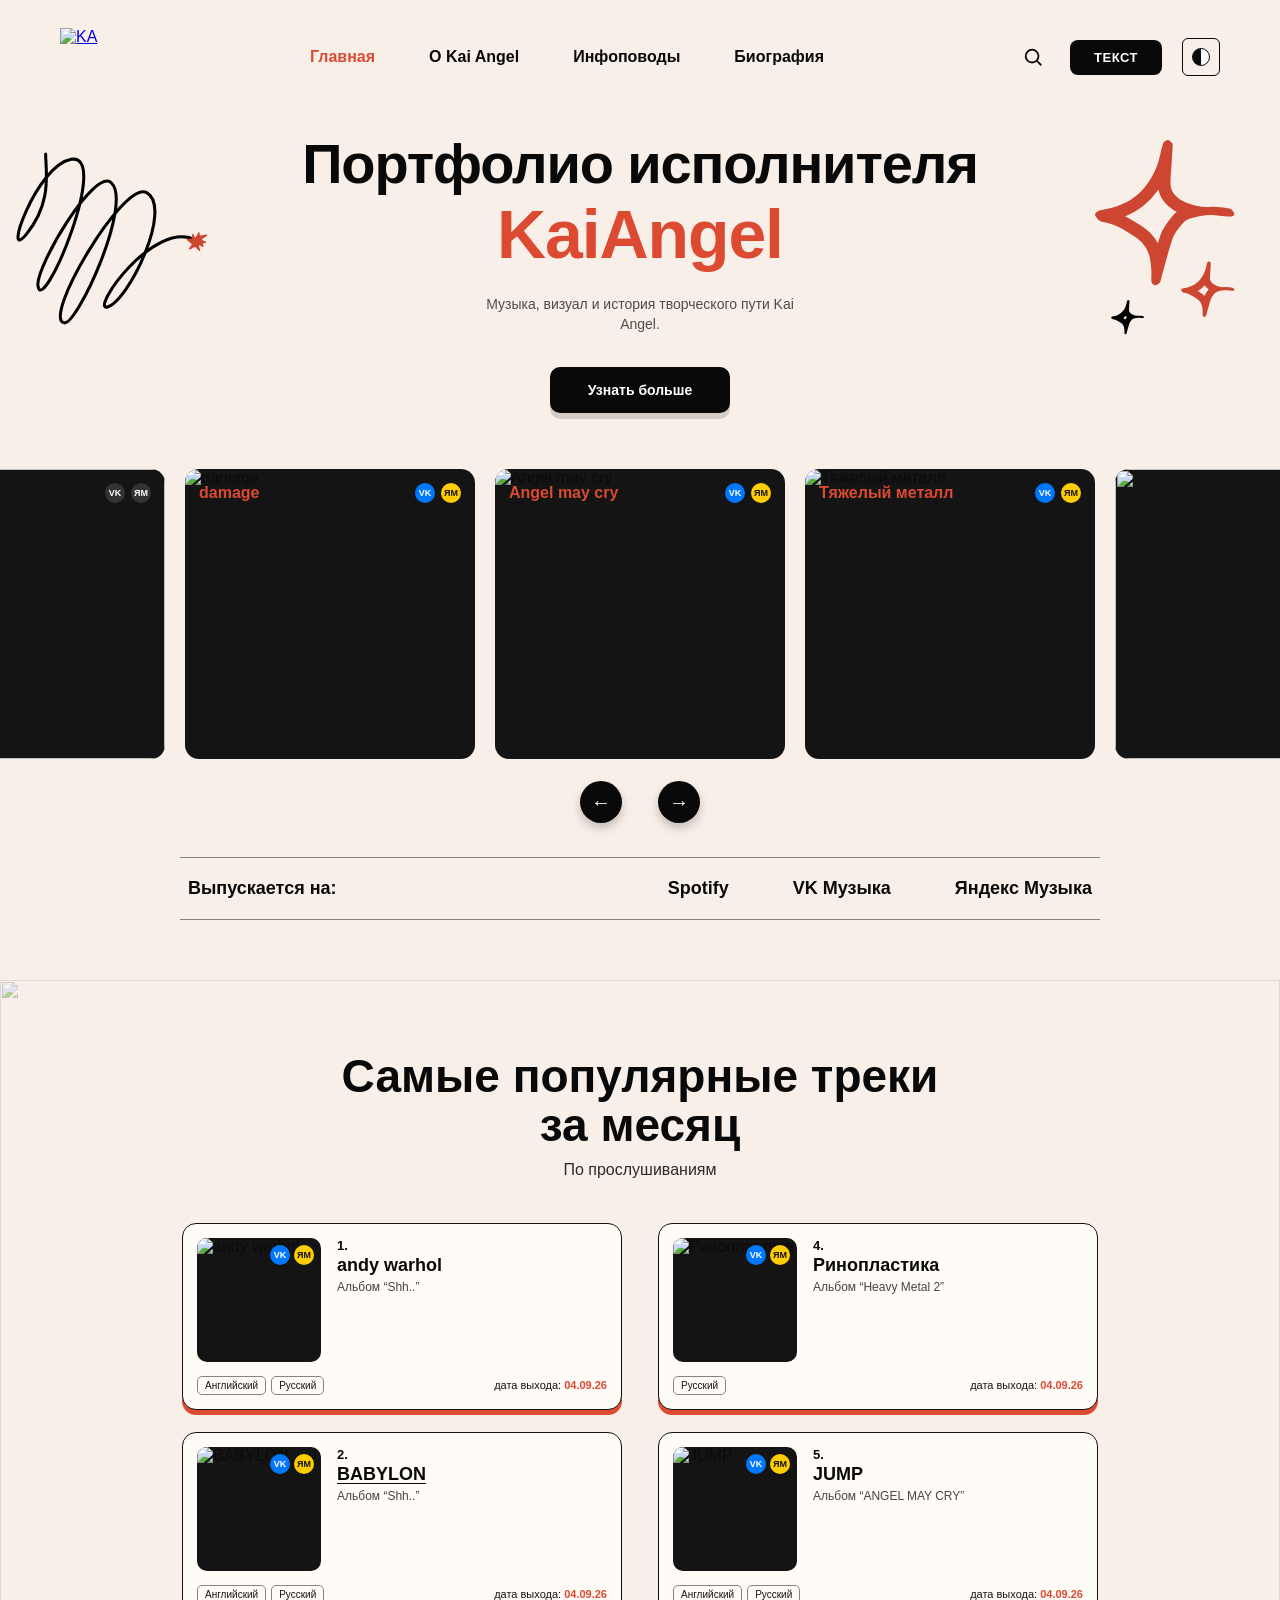
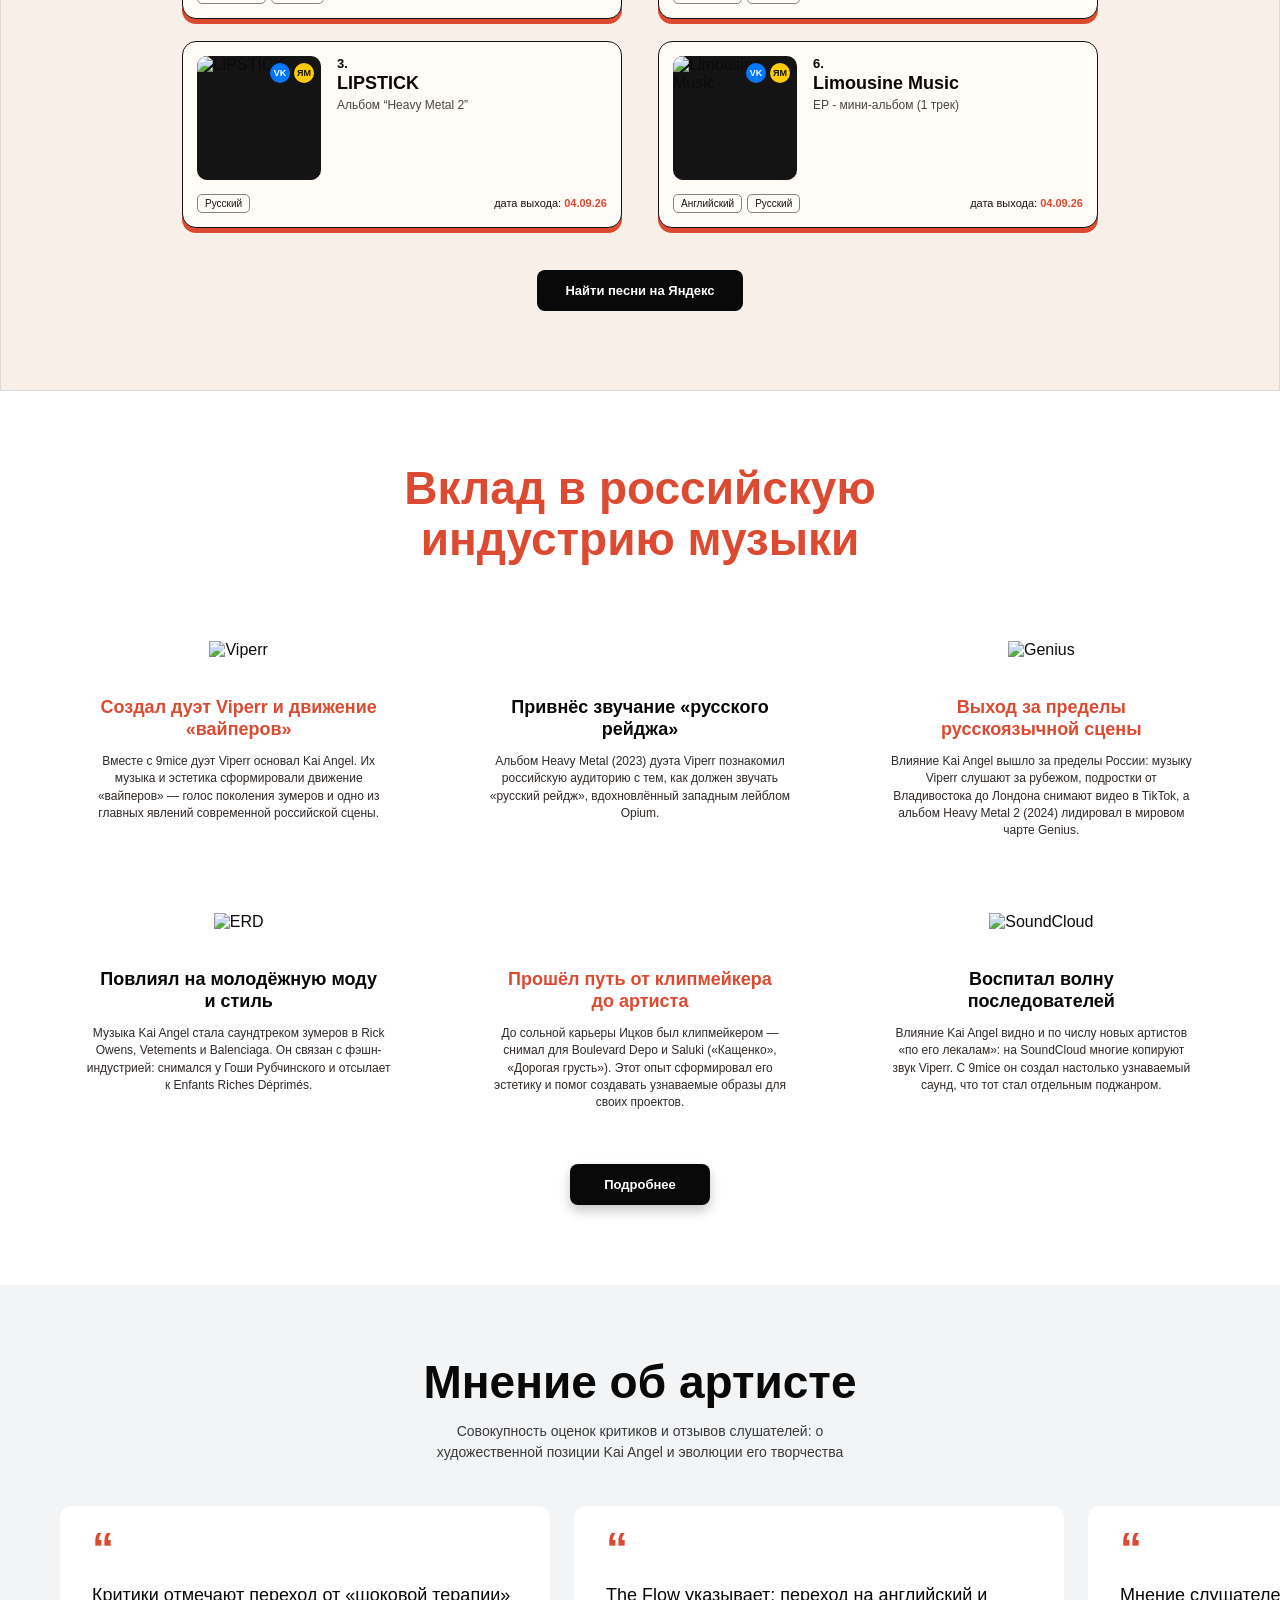
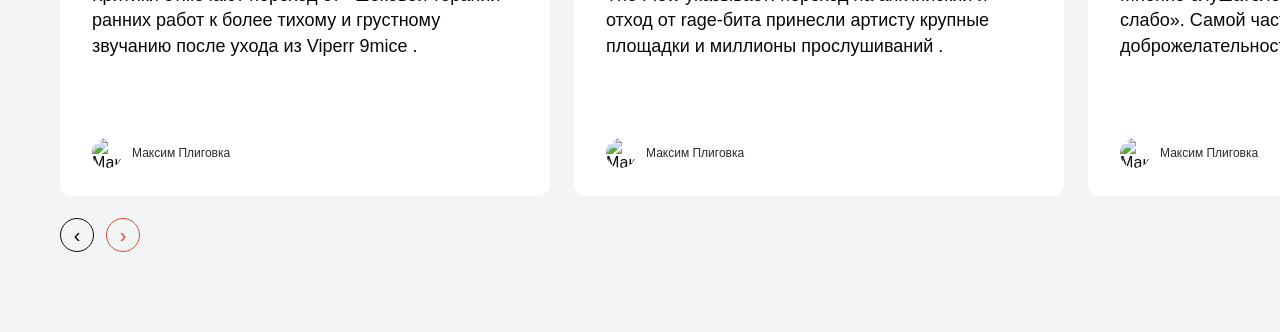
==== index.html @ ab7cd71d "first commit" ====
<!DOCTYPE html>
<html lang="ru">
<head>
  <meta charset="UTF-8">
  <title>Портфолио исполнителя KaiAngel</title>
  <link rel="stylesheet" href="style.css">
</head>
<body>

  <header class="header">
    <div class="header-inner">
      <!-- Логотип слева: замени на свою картинку/SVG из макета -->
      <a href="#" class="logo">
        <img src="images/logo-ka.png" alt="KA">
      </a>

      <!-- Навигация по центру -->
      <nav class="nav">
        <a href="#main" class="nav-link nav-link-active">Главная</a>
        <a href="#about" class="nav-link">O Kai Angel</a>
        <a href="#news" class="nav-link">Инфоповоды</a>
        <a href="#bio" class="nav-link">Биография</a>
      </nav>

      <!-- Правые кнопки -->
      <div class="header-actions">
        <button type="button" class="search-btn" aria-label="Поиск">
          <svg viewBox="0 0 24 24" width="22" height="22" fill="none" stroke="currentColor" stroke-width="2">
            <circle cx="11" cy="11" r="7"></circle>
            <line x1="16.5" y1="16.5" x2="21" y2="21"></line>
          </svg>
        </button>

        <button type="button" class="text-btn">ТЕКСТ</button>

        <button type="button" class="theme-btn" aria-label="Переключить тему">
          <span class="theme-circle"></span>
        </button>
      </div>
    </div>
  </header>

  <section class="hero">
    <!-- Декоративные элементы по бокам: замени на свои PNG/SVG из макета -->
    <img class="decor-left" src="images/decor-left.svg" alt="">
    <img class="decor-right" src="images/decor-right.svg" alt="">

    <div class="hero-inner">
      <h1 class="hero-title">
        <span class="title-dark">Портфолио исполнителя</span>
        <span class="title-accent">KaiAngel</span>
      </h1>

      <p class="hero-subtitle">
        Музыка, визуал и история творческого пути Kai Angel.
      </p>

      <a href="#about" class="hero-btn">Узнать больше</a>
    </div>

    <!-- Ряд карточек релизов -->
    <!-- Ряд карточек релизов -->
    <div class="releases-row">
      <article class="release-card">
        <img class="release-cover" src="images/cover-left-edge.jpg" alt="">
        <div class="release-top">
          <h3 class="release-title"></h3>
          <div class="release-platforms">
            <span class="mini-badge">VK</span>
            <span class="mini-badge">ЯМ</span>
          </div>
        </div>
      </article>

      <article class="release-card">
        <img class="release-cover" src="images/cover-damage.jpg" alt="damage">
        <div class="release-top">
          <h3 class="release-title">damage</h3>
          <div class="release-platforms">
            <span class="mini-badge mini-badge-vk">VK</span>
            <span class="mini-badge mini-badge-ym">ЯМ</span>
          </div>
        </div>
      </article>

      <article class="release-card">
        <img class="release-cover" src="images/cover-angel-may-cry.jpg" alt="Angel may cry">
        <div class="release-top">
          <h3 class="release-title">Angel may cry</h3>
          <div class="release-platforms">
            <span class="mini-badge mini-badge-vk">VK</span>
            <span class="mini-badge mini-badge-ym">ЯМ</span>
          </div>
        </div>
      </article>

      <article class="release-card">
        <img class="release-cover" src="images/cover-heavy-metal.jpg" alt="Тяжелый металл">
        <div class="release-top">
          <h3 class="release-title">Тяжелый металл</h3>
          <div class="release-platforms">
            <span class="mini-badge mini-badge-vk">VK</span>
            <span class="mini-badge mini-badge-ym">ЯМ</span>
          </div>
        </div>
      </article>

      <article class="release-card">
        <img class="release-cover" src="images/cover-right-edge.jpg" alt="">
        <div class="release-top">
          <h3 class="release-title"></h3>
          <div class="release-platforms">
            <span class="mini-badge">VK</span>
            <span class="mini-badge">ЯМ</span>
          </div>
        </div>
      </article>
    </div>

    <!-- Кнопки перелистывания -->
    <div class="slider-controls">
      <button type="button" class="arrow-btn" aria-label="Назад">←</button>
      <button type="button" class="arrow-btn" aria-label="Вперёд">→</button>
    </div>

    <!-- Блок площадок -->
    <div class="platforms-bar">
      <span class="platforms-label">Выпускается на:</span>

      <div class="platforms-list">
        <!-- Замени на логотипы из макета или SVG -->
        <span class="platform-item">Spotify</span>
        <span class="platform-item">VK Музыка</span>
        <span class="platform-item">Яндекс Музыка</span>
      </div>
    </div>
  </section>

  <section class="top-tracks">
  <!-- Фоновые разводы/пятна: замени на свою картинку/SVG из макета -->
  <img class="top-tracks-bg" src="images/tracks-bg-pattern.png" alt="">
  <!-- Декоративные штрихи справа от заголовка -->
  <img class="top-tracks-stripes" src="images/tracks-stripes.png" alt="">

  <div class="top-tracks-inner">
    <h2 class="top-tracks-title">
      <span>Самые популярные треки</span>
      <span>за месяц</span>
    </h2>
    <p class="top-tracks-subtitle">По прослушиваниям</p>

    <div class="tracks-grid">
      <!-- 1. andy warhol -->
      <article class="track-card">
        <div class="track-left">
          <div class="track-cover">
            <img src="images/track-shh.jpg" alt="andy warhol">
            <div class="track-badges">
              <span class="mini-badge mini-badge-vk">VK</span>
              <span class="mini-badge mini-badge-ym">ЯМ</span>
            </div>
          </div>
        </div>

        <div class="track-info">
          <div class="track-num">1.</div>
          <h3 class="track-name">andy warhol</h3>
          <p class="track-album">Альбом “Shh..”</p>
        </div>

        <div class="track-meta">
          <div class="track-tags">
            <span class="lang-tag">Английский</span>
            <span class="lang-tag">Русский</span>
          </div>
          <span class="track-date">
            дата выхода: <strong class="date-accent">04.09.26</strong>
          </span>
        </div>
      </article>

      <!-- 4. Ринопластика -->
      <article class="track-card">
        <div class="track-left">
          <div class="track-cover">
            <img src="images/track-hm2.jpg" alt="Ринопластика">
            <div class="track-badges">
              <span class="mini-badge mini-badge-vk">VK</span>
              <span class="mini-badge mini-badge-ym">ЯМ</span>
            </div>
          </div>
        </div>

        <div class="track-info">
          <div class="track-num">4.</div>
          <h3 class="track-name">Ринопластика</h3>
          <p class="track-album">Альбом “Heavy Metal 2”</p>
        </div>

        <div class="track-meta">
          <div class="track-tags">
            <span class="lang-tag">Русский</span>
          </div>
          <span class="track-date">
            дата выхода: <strong class="date-accent">04.09.26</strong>
          </span>
        </div>
      </article>

      <!-- 2. BABYLON -->
      <article class="track-card">
        <div class="track-left">
          <div class="track-cover">
            <img src="images/track-shh.jpg" alt="BABYLON">
            <div class="track-badges">
              <span class="mini-badge mini-badge-vk">VK</span>
              <span class="mini-badge mini-badge-ym">ЯМ</span>
            </div>
          </div>
        </div>

        <div class="track-info">
          <div class="track-num">2.</div>
          <h3 class="track-name track-name-underlined">BABYLON</h3>
          <p class="track-album">Альбом “Shh..”</p>
        </div>

        <div class="track-meta">
          <div class="track-tags">
            <span class="lang-tag">Английский</span>
            <span class="lang-tag">Русский</span>
          </div>
          <span class="track-date">
            дата выхода: <strong class="date-accent">04.09.26</strong>
          </span>
        </div>
      </article>

      <!-- 5. JUMP -->
      <article class="track-card">
        <div class="track-left">
          <div class="track-cover">
            <img src="images/track-jump.jpg" alt="JUMP">
            <div class="track-badges">
              <span class="mini-badge mini-badge-vk">VK</span>
              <span class="mini-badge mini-badge-ym">ЯМ</span>
            </div>
          </div>
        </div>

        <div class="track-info">
          <div class="track-num">5.</div>
          <h3 class="track-name">JUMP</h3>
          <p class="track-album">Альбом “ANGEL MAY CRY”</p>
        </div>

        <div class="track-meta">
          <div class="track-tags">
            <span class="lang-tag">Английский</span>
            <span class="lang-tag">Русский</span>
          </div>
          <span class="track-date">
            дата выхода: <strong class="date-accent">04.09.26</strong>
          </span>
        </div>
      </article>

      <!-- 3. LIPSTICK -->
      <article class="track-card">
        <div class="track-left">
          <div class="track-cover">
            <img src="images/track-hm2.jpg" alt="LIPSTICK">
            <div class="track-badges">
              <span class="mini-badge mini-badge-vk">VK</span>
              <span class="mini-badge mini-badge-ym">ЯМ</span>
            </div>
          </div>
        </div>

        <div class="track-info">
          <div class="track-num">3.</div>
          <h3 class="track-name">LIPSTICK</h3>
          <p class="track-album">Альбом “Heavy Metal 2”</p>
        </div>

        <div class="track-meta">
          <div class="track-tags">
            <span class="lang-tag">Русский</span>
          </div>
          <span class="track-date">
            дата выхода: <strong class="date-accent">04.09.26</strong>
          </span>
        </div>
      </article>

      <!-- 6. Limousine Music -->
      <article class="track-card">
        <div class="track-left">
          <div class="track-cover">
            <img src="images/track-limousine.jpg" alt="Limousine Music">
            <div class="track-badges">
              <span class="mini-badge mini-badge-vk">VK</span>
              <span class="mini-badge mini-badge-ym">ЯМ</span>
            </div>
          </div>
        </div>

        <div class="track-info">
          <div class="track-num">6.</div>
          <h3 class="track-name">Limousine Music</h3>
          <p class="track-album">EP - мини-альбом (1 трек)</p>
        </div>

        <div class="track-meta">
          <div class="track-tags">
            <span class="lang-tag">Английский</span>
            <span class="lang-tag">Русский</span>
          </div>
          <span class="track-date">
            дата выхода: <strong class="date-accent">04.09.26</strong>
          </span>
        </div>
      </article>
    </div>

    <div class="top-tracks-footer">
      <a href="#" class="tracks-more-btn">Найти песни на Яндекс</a>
    </div>
  </div>
  </section>

  <section class="industry-impact">
  <!-- Декоративная волна/линия сверху справа: замени на свою картинку/SVG из макета -->
  <img class="impact-decor" src="images/impact-wave.png" alt="">

  <div class="impact-inner">
    <h2 class="impact-title">
      <span>Вклад в российскую</span>
      <span>индустрию музыки</span>
    </h2>

    <div class="impact-grid">
      <!-- 1. Viperr -->
      <article class="impact-card">
        <div class="impact-icon">
          <img src="images/icon-viperr.png" alt="Viperr">
        </div>
        <h3 class="impact-heading impact-heading-accent">
          Создал дуэт Viperr и движение «вайперов»
        </h3>
        <p class="impact-text">
          Вместе с 9mice дуэт Viperr основал Kai Angel. Их музыка и эстетика сформировали движение «вайперов» — голос поколения зумеров и одно из главных явлений современной российской сцены.
        </p>
      </article>

      <!-- 2. Русский рейджа -->
      <article class="impact-card">
        <div class="impact-icon">
          <img src="images/icon-asterisk.png" alt="">
        </div>
        <h3 class="impact-heading">
          Привнёс звучание «русского рейджа»
        </h3>
        <p class="impact-text">
          Альбом Heavy Metal (2023) дуэта Viperr познакомил российскую аудиторию с тем, как должен звучать «русский рейдж», вдохновлённый западным лейблом Opium.
        </p>
      </article>

      <!-- 3. Genius -->
      <article class="impact-card">
        <div class="impact-icon">
          <img src="images/icon-genius.png" alt="Genius">
        </div>
        <h3 class="impact-heading impact-heading-accent">
          Выход за пределы русскоязычной сцены
        </h3>
        <p class="impact-text">
          Влияние Kai Angel вышло за пределы России: музыку Viperr слушают за рубежом, подростки от Владивостока до Лондона снимают видео в TikTok, а альбом Heavy Metal 2 (2024) лидировал в мировом чарте Genius.
        </p>
      </article>

      <!-- 4. ERD -->
      <article class="impact-card">
        <div class="impact-icon">
          <img src="images/icon-erd.png" alt="ERD">
        </div>
        <h3 class="impact-heading">
          Повлиял на молодёжную моду и стиль
        </h3>
        <p class="impact-text">
          Музыка Kai Angel стала саундтреком зумеров в Rick Owens, Vetements и Balenciaga. Он связан с фэшн-индустрией: снимался у Гоши Рубчинского и отсылает к Enfants Riches Déprimés.
        </p>
      </article>

      <!-- 5. Клипмейкер -->
      <article class="impact-card">
        <div class="impact-icon">
          <img src="images/icon-camera.png" alt="">
        </div>
        <h3 class="impact-heading impact-heading-accent">
          Прошёл путь от клипмейкера до артиста
        </h3>
        <p class="impact-text">
          До сольной карьеры Ицков был клипмейкером — снимал для Boulevard Depo и Saluki («Кащенко», «Дорогая грусть»). Этот опыт сформировал его эстетику и помог создавать узнаваемые образы для своих проектов.
        </p>
      </article>

      <!-- 6. SoundCloud -->
      <article class="impact-card">
        <div class="impact-icon">
          <img src="images/icon-soundcloud.png" alt="SoundCloud">
        </div>
        <h3 class="impact-heading">
          Воспитал волну последователей
        </h3>
        <p class="impact-text">
          Влияние Kai Angel видно и по числу новых артистов «по его лекалам»: на SoundCloud многие копируют звук Viperr. С 9mice он создал настолько узнаваемый саунд, что тот стал отдельным поджанром.
        </p>
      </article>
    </div>

    <div class="impact-footer">
      <a href="#" class="impact-btn">Подробнее</a>
    </div>
  </div>
  </section>

  <section class="opinions-section">
  <div class="opinions-inner">
    <div class="opinions-header">
      <!-- Декоративные лучики сверху слева от заголовка: замени на свой SVG/PNG -->
      <img class="opinions-rays" src="images/opinions-rays.png" alt="">

      <h2 class="opinions-title">Мнение об артисте</h2>
      <p class="opinions-subtitle">
        Совокупность оценок критиков и отзывов слушателей:
        о художественной позиции Kai Angel и эволюции его творчества
      </p>
    </div>

    <div class="opinions-track">
      <!-- Карточка 1 -->
      <article class="opinion-card">
        <div class="opinion-quote" aria-hidden="true">“</div>
        <p class="opinion-text">
          Критики отмечают переход от «шоковой терапии» ранних работ к более тихому и грустному звучанию после ухода из Viperr 9mice .
        </p>
        <div class="opinion-author">
          <img class="opinion-avatar" src="images/avatar-pligovka.png" alt="Максим Плиговка">
          <span class="opinion-name">Максим Плиговка</span>
        </div>
      </article>

      <!-- Карточка 2 -->
      <article class="opinion-card">
        <div class="opinion-quote" aria-hidden="true">“</div>
        <p class="opinion-text">
          The Flow указывает: переход на английский и отход от rage-бита принесли артисту крупные площадки и миллионы прослушиваний .
        </p>
        <div class="opinion-author">
          <img class="opinion-avatar" src="images/avatar-pligovka.png" alt="Максим Плиговка">
          <span class="opinion-name">Максим Плиговка</span>
        </div>
      </article>

      <!-- Карточка 3 (частично видна справа по макету) -->
      <article class="opinion-card">
        <div class="opinion-quote" aria-hidden="true">“</div>
        <p class="opinion-text">
          Мнение слушателей о треках: «скучно». «Очень слабо». Самой частой похвалой стала доброжелательность.
        </p>
        <div class="opinion-author">
          <img class="opinion-avatar" src="images/avatar-pligovka.png" alt="Максим Плиговка">
          <span class="opinion-name">Максим Плиговка</span>
        </div>
      </article>
    </div>

    <div class="opinions-controls">
      <button type="button" class="circle-arrow-btn" aria-label="Предыдущий отзыв">‹</button>
      <button type="button" class="circle-arrow-btn circle-arrow-accent" aria-label="Следующий отзыв">›</button>
    </div>
  </div>
  </section>
</body>
</html>
---- style.css ----
* {
  box-sizing: border-box;
  margin: 0;
  padding: 0;
}

body {
  background-color: #f8efe8;
  color: #0b0b0b;
  font-family: Arial, Helvetica, sans-serif;
  overflow-x: hidden;
}


.top-tracks-inner,
.header-inner {
  max-width: 1160px;
  margin: 0 auto;
}

/* Шапка */
.header {
  padding: 28px 24px 12px;
}

.header-inner {
  display: flex;
  align-items: center;
  justify-content: space-between;
  gap: 24px;
}

.logo {
  display: inline-block;
  width: 58px;
  height: 58px;
  flex-shrink: 0;
}

.logo img {
  display: block;
  width: 100%;
  height: 100%;
  object-fit: contain;
}

.nav {
  display: flex;
  align-items: center;
  gap: 54px;
}

.nav-link {
  color: #090909;
  font-size: 16px;
  font-weight: 700;
  text-decoration: none;
  transition: color 0.15s ease;
}

.nav-link:hover {
  color: #dc4a32;
}

.nav-link-active {
  color: #dc4a32;
}

/* Правые элементы шапки */
.header-actions {
  display: flex;
  align-items: center;
  gap: 20px;
}

.search-btn {
  display: inline-flex;
  align-items: center;
  justify-content: center;
  width: 34px;
  height: 34px;
  border: none;
  background: transparent;
  color: #090909;
  cursor: pointer;
}

.text-btn {
  padding: 10px 24px;
  border: none;
  border-radius: 8px;
  background-color: #090909;
  color: #ffffff;
  font-size: 13px;
  font-weight: 700;
  letter-spacing: 0.04em;
  text-transform: uppercase;
  cursor: pointer;
}

.text-btn:hover {
  background-color: #242424;
}

.theme-btn {
  display: inline-flex;
  align-items: center;
  justify-content: center;
  width: 38px;
  height: 38px;
  border: 1.5px solid #090909;
  border-radius: 6px;
  background: transparent;
  cursor: pointer;
}

/* Кружок разделённый пополам на светлую и тёмную половины */
.theme-circle {
  width: 18px;
  height: 18px;
  border-radius: 50%;
  border: 1.5px solid #090909;
  background: linear-gradient(to right, #090909 50%, #ffffff 50%);
}

/* Главный блок */
.hero {
  position: relative;
  padding: 36px 0 60px;
}

.hero-inner {
  position: relative;
  z-index: 2;
  max-width: 780px;
  margin: 0 auto;
  padding: 0 24px;
  text-align: center;
}

.hero-title {
  font-size: 56px;
  line-height: 1.08;
  font-weight: 800;
  letter-spacing: -0.02em;
}

.title-dark {
  display: block;
  color: #090909;
}

.title-accent {
  display: block;
  margin-top: 4px;
  font-size: 68px;
  color: #dc4a32;
}

.hero-subtitle {
  margin: 22px auto 32px;
  max-width: 340px;
  font-size: 14px;
  line-height: 1.45;
  color: #524b46;
}

.hero-btn {
  display: inline-block;
  padding: 15px 38px;
  background-color: #090909;
  color: #ffffff;
  font-size: 14px;
  font-weight: 600;
  text-decoration: none;
  border-radius: 10px;
  box-shadow: 0 6px 0 rgba(0, 0, 0, 0.14);
  transition: transform 0.15s ease, background-color 0.15s ease;
}

.hero-btn:hover {
  background-color: #222222;
  transform: translateY(-2px);
}

/* Декор по бокам */
.decor-left {
  position: absolute;
  top: 24px;
  left: -30px;
  width: 240px;
  pointer-events: none;
}

.decor-right {
  position: absolute;
  top: 42px;
  right: 45px;
  width: 140px;
  pointer-events: none;
}

/* Карточки релизов */
.releases-row {
  display: flex;
  justify-content: center;
  gap: 20px;
  margin-top: 56px;
}

.release-card {
  position: relative;
  flex: 0 0 290px;
  height: 290px;
  border-radius: 14px;
  overflow: hidden;
  background-color: #141414;
}

.release-cover {
  display: block;
  width: 100%;
  height: 100%;
  object-fit: cover;
}

.release-top {
  position: absolute;
  top: 14px;
  left: 14px;
  right: 14px;
  z-index: 2;
  display: flex;
  align-items: center;
  justify-content: space-between;
  gap: 10px;
}

.release-title {
  font-size: 16px;
  font-weight: 800;
  line-height: 1.2;
  color: #dc4a32;
}

.release-platforms {
  display: flex;
  align-items: center;
  gap: 6px;
  flex-shrink: 0;
}

/* Временные значки площадок: замени на <img> или <svg> из макета */
.mini-badge {
  display: inline-flex;
  align-items: center;
  justify-content: center;
  width: 20px;
  height: 20px;
  border-radius: 50%;
  font-size: 9px;
  font-weight: 700;
  color: #ffffff;
  background-color: #333333;
}

.mini-badge-vk {
  background-color: #0077ff;
}

.mini-badge-ym {
  background-color: #ffcc00;
  color: #111111;
}

/* Стрелки под карточками */
.slider-controls {
  display: flex;
  justify-content: center;
  gap: 36px;
  margin-top: 22px;
}

.arrow-btn {
  width: 42px;
  height: 42px;
  border: none;
  border-radius: 50%;
  background-color: #090909;
  color: #ffffff;
  font-size: 20px;
  line-height: 1;
  cursor: pointer;
  box-shadow: 0 5px 10px rgba(0, 0, 0, 0.22);
}

.arrow-btn:hover {
  background-color: #262626;
}

/* Полоса с площадками */
.platforms-bar {
  max-width: 920px;
  margin: 34px auto 0;
  padding: 20px 8px;
  border-top: 1px solid #8a827c;
  border-bottom: 1px solid #8a827c;
  display: flex;
  align-items: center;
  justify-content: space-between;
  gap: 24px;
}

.platforms-label {
  font-size: 18px;
  font-weight: 700;
  color: #090909;
  white-space: nowrap;
}

.platforms-list {
  display: flex;
  align-items: center;
  gap: 64px;
}

.platform-item {
  font-size: 18px;
  font-weight: 700;
  color: #090909;
  white-space: nowrap;
}

/* Секция популярных треков */
.top-tracks {
  position: relative;
  padding: 72px 24px 80px;
  background-color: #f8efe8;
  overflow: hidden;
}

.top-tracks-bg {
  position: absolute;
  inset: 0;
  width: 100%;
  height: 100%;
  object-fit: cover;
  opacity: 0.45;
  pointer-events: none;
}

.top-tracks-stripes {
  position: absolute;
  top: 120px;
  right: 8%;
  width: 90px;
  pointer-events: none;
  z-index: 2;
}

.top-tracks-inner {
  position: relative;
  z-index: 2;
  max-width: 1160px;
  margin: 0 auto;
}

.top-tracks-title {
  text-align: center;
  font-size: 46px;
  line-height: 1.08;
  font-weight: 800;
  color: #090909;
}

.top-tracks-title span {
  display: block;
}

.top-tracks-subtitle {
  margin-top: 10px;
  text-align: center;
  font-size: 16px;
  color: #2f2a27;
}

/* Сетка карточек */
.tracks-grid {
  display: grid;
  grid-template-columns: repeat(2, minmax(0, 440px));
  justify-content: center;
  gap: 22px 36px;
  margin-top: 44px;
}

.track-card {
  display: flex;
  flex-wrap: wrap;
  align-items: flex-start;
  gap: 12px 16px;
  padding: 14px;
  background-color: #fffbf7;
  border: 1.5px solid #121212;
  border-radius: 14px;
  box-shadow: 0 5px 0 #dc4a32;
}

.track-left {
  flex: 0 0 124px;
}

.track-cover {
  position: relative;
  width: 124px;
  height: 124px;
  border-radius: 10px;
  overflow: hidden;
  background-color: #141414;
}

.track-cover img {
  display: block;
  width: 100%;
  height: 100%;
  object-fit: cover;
}

.track-badges {
  position: absolute;
  top: 7px;
  right: 7px;
  display: flex;
  gap: 4px;
}

/* Значки площадок на обложке */
.mini-badge {
  display: inline-flex;
  align-items: center;
  justify-content: center;
  width: 20px;
  height: 20px;
  border-radius: 50%;
  font-size: 9px;
  font-weight: 700;
  color: #ffffff;
  background-color: #333333;
}

.mini-badge-vk {
  background-color: #0077ff;
}

.mini-badge-ym {
  background-color: #ffcc00;
  color: #111111;
}

.track-info {
  flex: 1;
  min-width: 0;
  display: flex;
  flex-direction: column;
}

.track-num {
  font-size: 13px;
  font-weight: 700;
  color: #090909;
}

.track-name {
  margin-top: 2px;
  font-size: 18px;
  font-weight: 800;
  color: #090909;
}

.track-name-underlined {
  text-decoration: underline;
  text-underline-offset: 3px;
}

.track-album {
  margin-top: 4px;
  font-size: 12px;
  color: #4b4541;
}

/* Теги языков и дата выхода в одной строке */
.track-meta {
  flex: 0 0 100%;
  display: flex;
  align-items: center;
  justify-content: space-between;
  gap: 10px;
  margin-top: 2px;
}

.track-tags {
  display: flex;
  flex-wrap: nowrap;
  gap: 5px;
}

.lang-tag {
  padding: 3px 7px;
  font-size: 10px;
  font-weight: 500;
  line-height: 1.1;
  color: #161616;
  background-color: transparent;
  border: 1px solid #8a827c;
  border-radius: 5px;
  white-space: nowrap;
}

.track-date {
  font-size: 11px;
  color: #161616;
  white-space: nowrap;
}

.date-accent {
  color: #dc4a32;
  font-weight: 700;
}

.top-tracks-footer {
  margin-top: 42px;
  text-align: center;
}

.tracks-more-btn {
  display: inline-block;
  padding: 13px 28px;
  background-color: #090909;
  color: #ffffff;
  font-size: 13px;
  font-weight: 600;
  text-decoration: none;
  border-radius: 8px;
  transition: background-color 0.15s ease;
}

.tracks-more-btn:hover {
  background-color: #242424;
}

/* Секция «Вклад в российскую индустрию музыки» */
.industry-impact {
  position: relative;
  padding: 72px 24px 80px;
  background-color: #ffffff;
  overflow: hidden;
}

.impact-decor {
  position: absolute;
  top: 52px;
  right: 16%;
  width: 170px;
  pointer-events: none;
}

.impact-inner {
  position: relative;
  z-index: 2;
  max-width: 1160px;
  margin: 0 auto;
}

.impact-title {
  text-align: center;
  font-size: 46px;
  line-height: 1.12;
  font-weight: 800;
  color: #dc4a32;
}

.impact-title span {
  display: block;
}

.impact-grid {
  display: grid;
  grid-template-columns: repeat(3, 1fr);
  gap: 54px 44px;
  margin-top: 56px;
}

.impact-card {
  display: flex;
  flex-direction: column;
  align-items: center;
  text-align: center;
}

.impact-icon {
  height: 56px;
  display: flex;
  align-items: center;
  justify-content: center;
  margin-bottom: 18px;
}

.impact-icon img {
  display: block;
  max-height: 56px;
  max-width: 150px;
  width: auto;
  height: auto;
  object-fit: contain;
}

.impact-heading {
  max-width: 280px;
  font-size: 18px;
  line-height: 1.25;
  font-weight: 800;
  color: #090909;
}

.impact-heading-accent {
  color: #dc4a32;
}

.impact-text {
  margin-top: 12px;
  max-width: 310px;
  font-size: 12px;
  line-height: 1.45;
  color: #2f2a27;
}

.impact-footer {
  margin-top: 52px;
  text-align: center;
}

.impact-btn {
  display: inline-block;
  padding: 13px 34px;
  background-color: #090909;
  color: #ffffff;
  font-size: 13px;
  font-weight: 600;
  text-decoration: none;
  border-radius: 8px;
  box-shadow: 0 6px 12px rgba(0, 0, 0, 0.22);
  transition: transform 0.15s ease, background-color 0.15s ease;
}

.impact-btn:hover {
  background-color: #242424;
  transform: translateY(-2px);
}

/* Секция «Мнение об артисте» */
.opinions-section {
  padding: 72px 24px 80px;
  background-color: #f3f4f6; /* светло-серый фон секции с макета */
  overflow: hidden;
}

.opinions-inner {
  max-width: 1160px;
  margin: 0 auto;
}

.opinions-header {
  position: relative;
  max-width: 640px;
  margin: 0 auto;
  text-align: center;
}

.opinions-rays {
  position: absolute;
  top: -14px;
  left: 96px;
  width: 68px;
  pointer-events: none;
}

.opinions-title {
  position: relative;
  z-index: 2;
  font-size: 46px;
  line-height: 1.1;
  font-weight: 800;
  color: #090909;
}

.opinions-subtitle {
  position: relative;
  z-index: 2;
  max-width: 460px;
  margin: 14px auto 0;
  font-size: 14px;
  line-height: 1.45;
  color: #3a3a3a;
}

/* Лента карточек */
.opinions-track {
  display: flex;
  gap: 24px;
  margin-top: 44px;
}

.opinion-card {
  flex: 0 0 490px;
  min-height: 290px;
  padding: 28px 32px;
  background-color: #ffffff;
  border-radius: 12px;
  display: flex;
  flex-direction: column;
}

.opinion-quote {
  font-size: 44px;
  line-height: 0.7;
  font-weight: 800;
  color: #dc4a32;
  margin-bottom: 18px;
}

.opinion-text {
  font-size: 18px;
  line-height: 1.42;
  font-weight: 500;
  color: #090909;
}

.opinion-author {
  margin-top: auto;
  padding-top: 24px;
  display: flex;
  align-items: center;
  gap: 10px;
}

.opinion-avatar {
  width: 30px;
  height: 30px;
  border-radius: 50%;
  object-fit: cover;
}

.opinion-name {
  font-size: 12px;
  color: #2b2b2b;
}

/* Кнопки со стрелками под карточками */
.opinions-controls {
  display: flex;
  align-items: center;
  gap: 12px;
  margin-top: 22px;
}

.circle-arrow-btn {
  width: 34px;
  height: 34px;
  border-radius: 50%;
  border: 1.5px solid #090909;
  background-color: transparent;
  color: #090909;
  font-size: 20px;
  line-height: 1;
  cursor: pointer;
  display: inline-flex;
  align-items: center;
  justify-content: center;
  transition: background-color 0.15s ease, color 0.15s ease;
}

.circle-arrow-btn:hover {
  background-color: #090909;
  color: #ffffff;
}

.circle-arrow-accent {
  border-color: #dc4a32;
  color: #dc4a32;
}

.circle-arrow-accent:hover {
  background-color: #dc4a32;
  color: #ffffff;
}
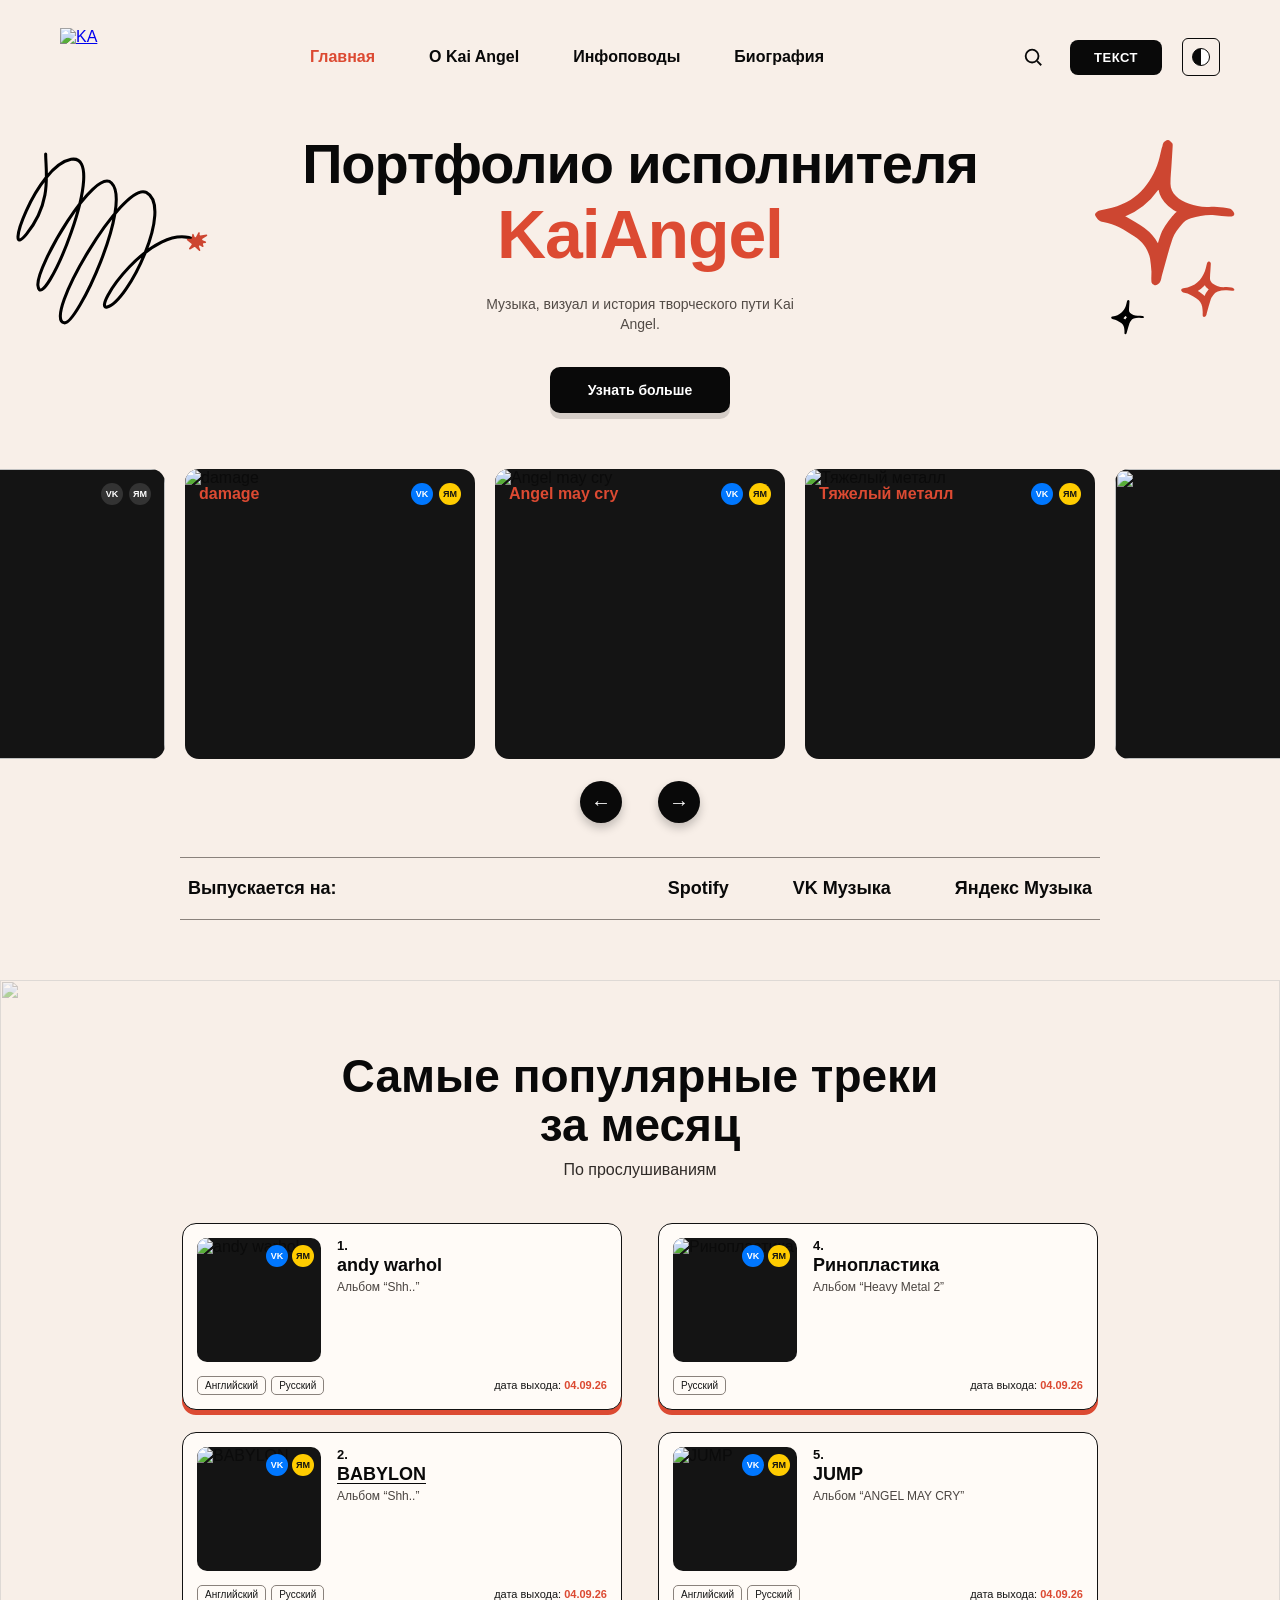
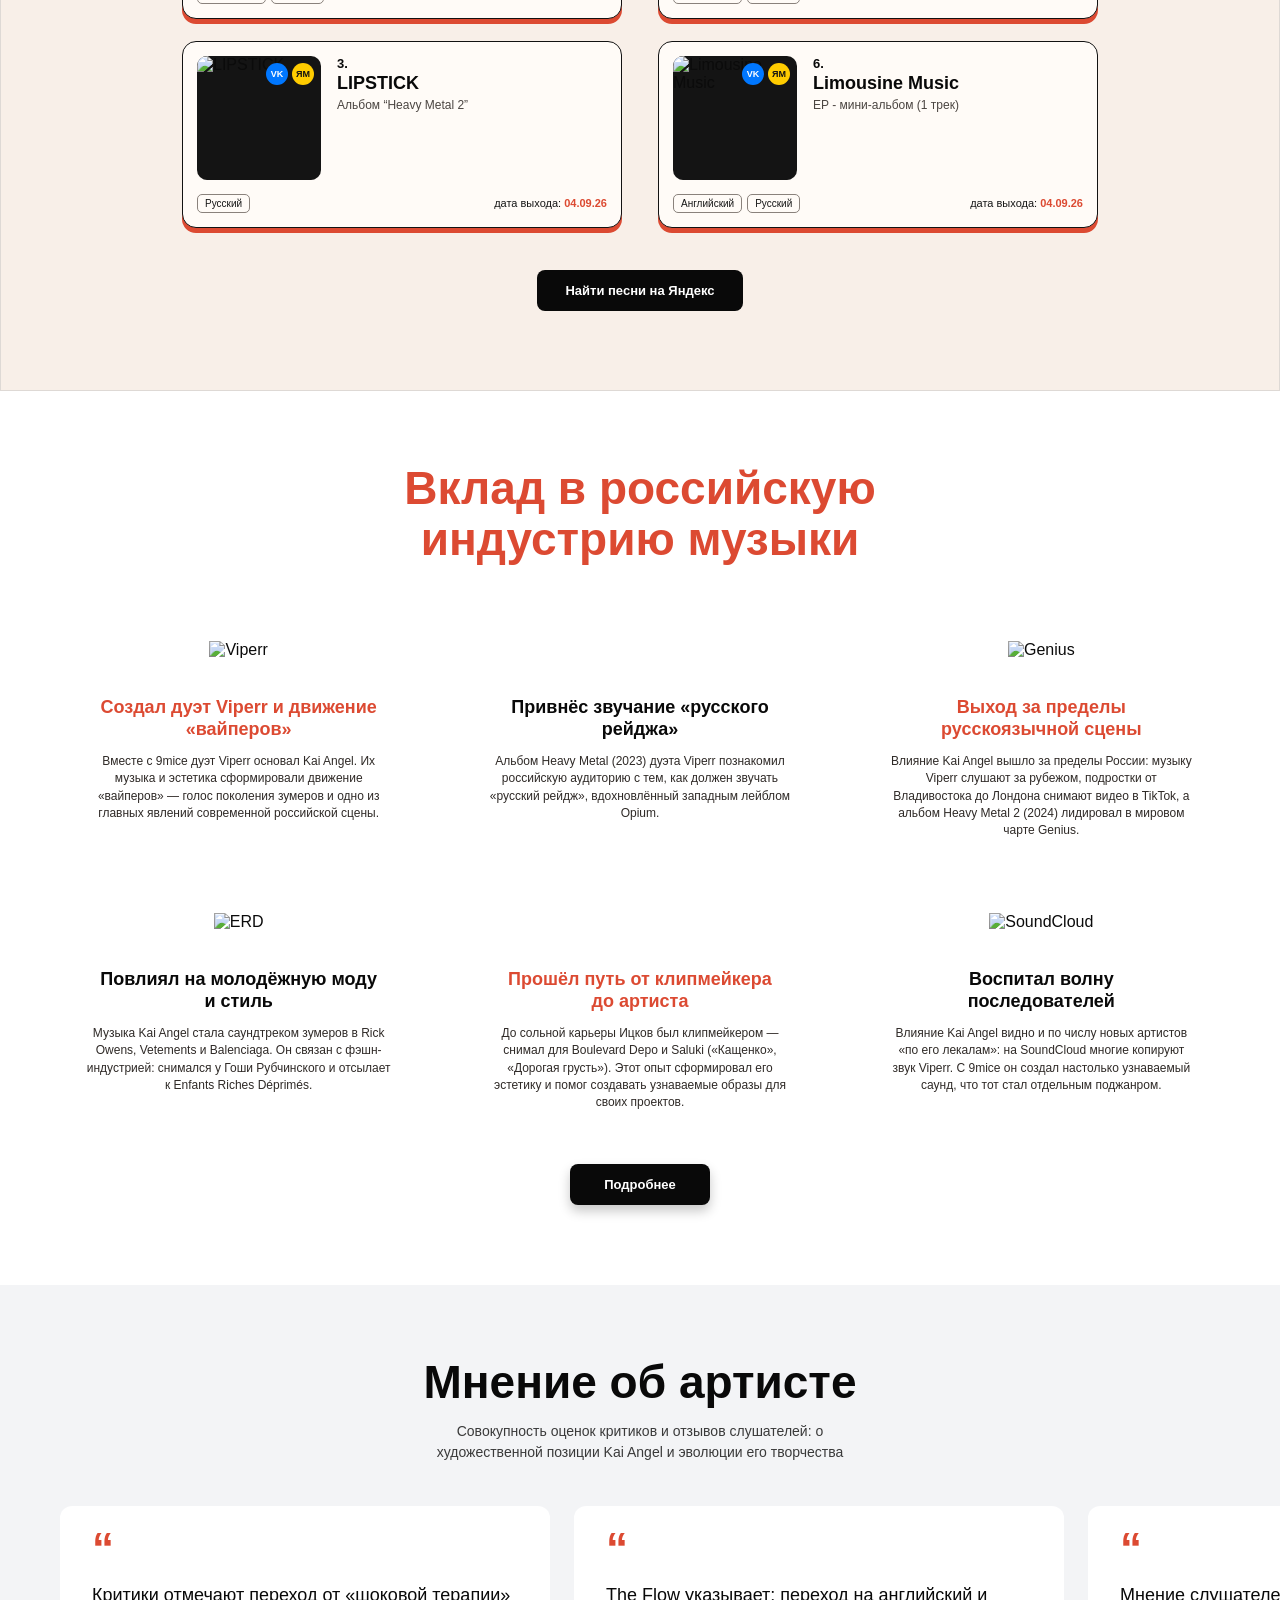
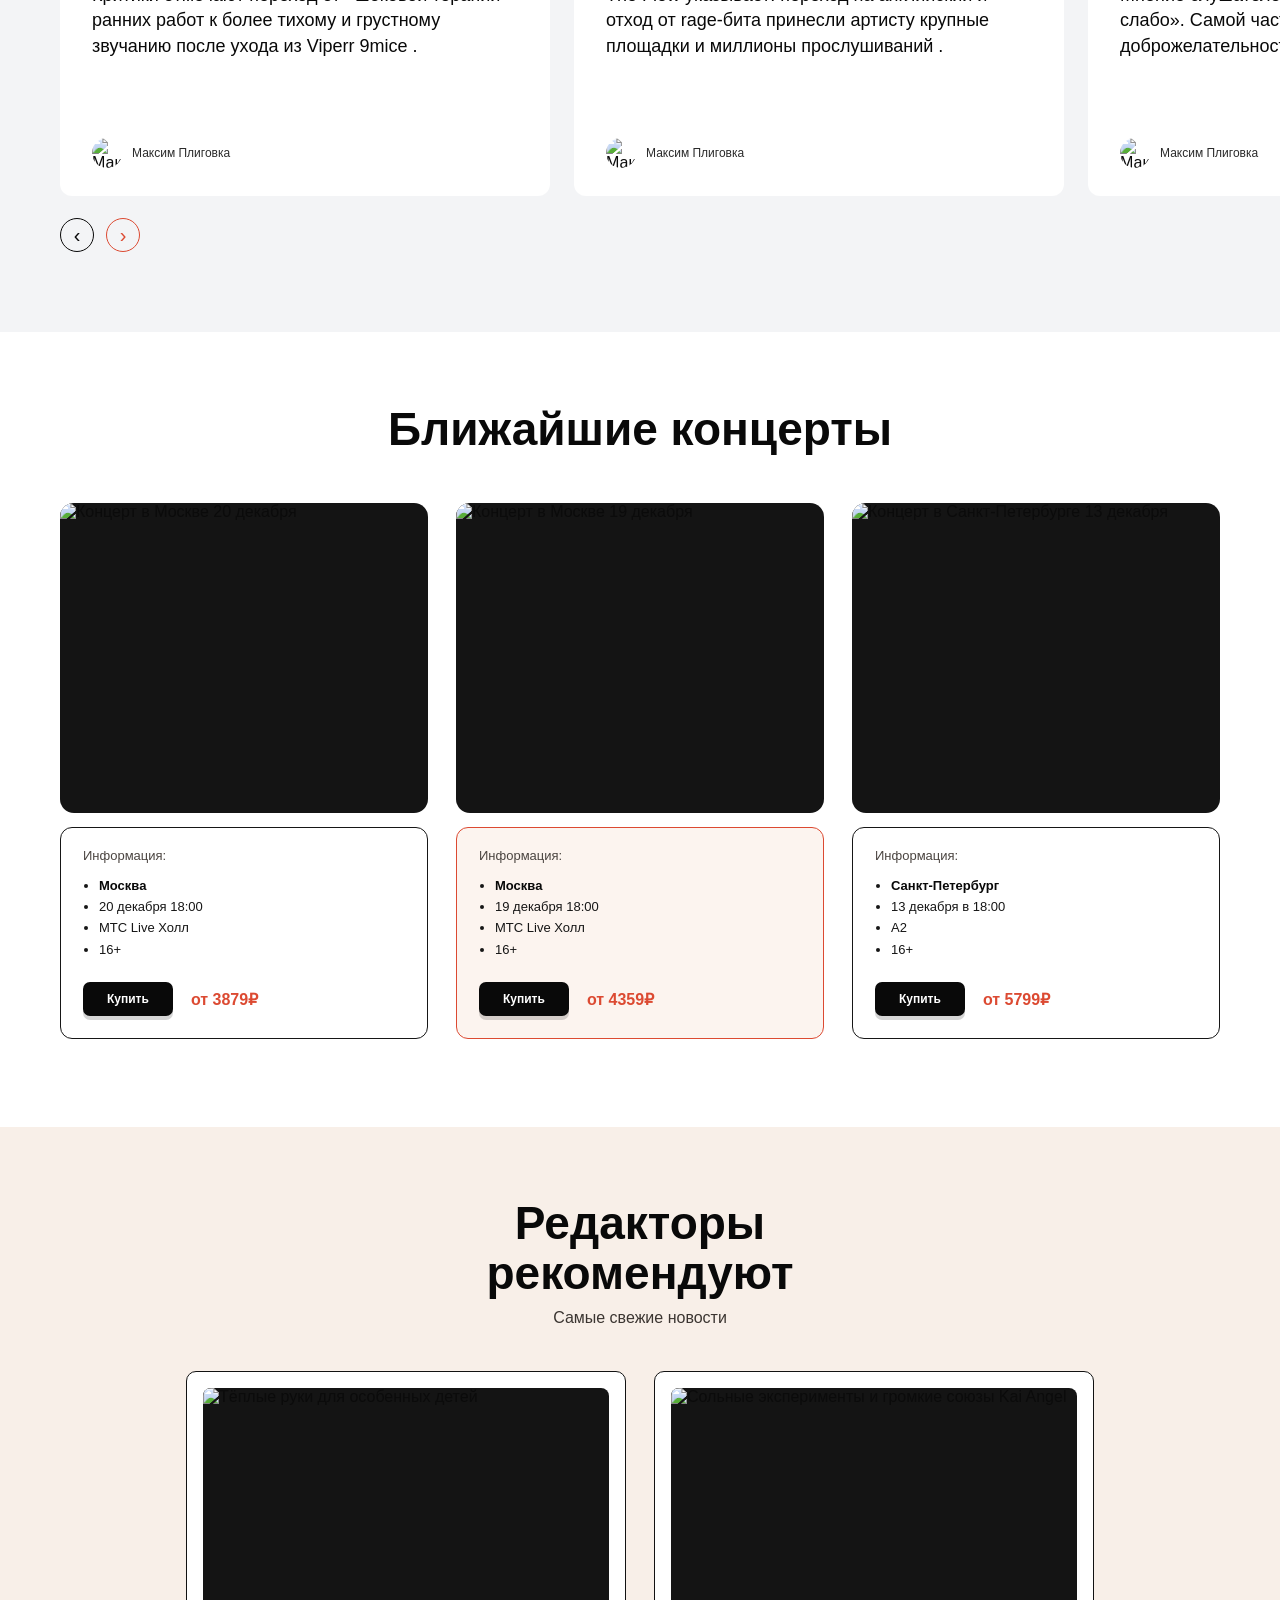
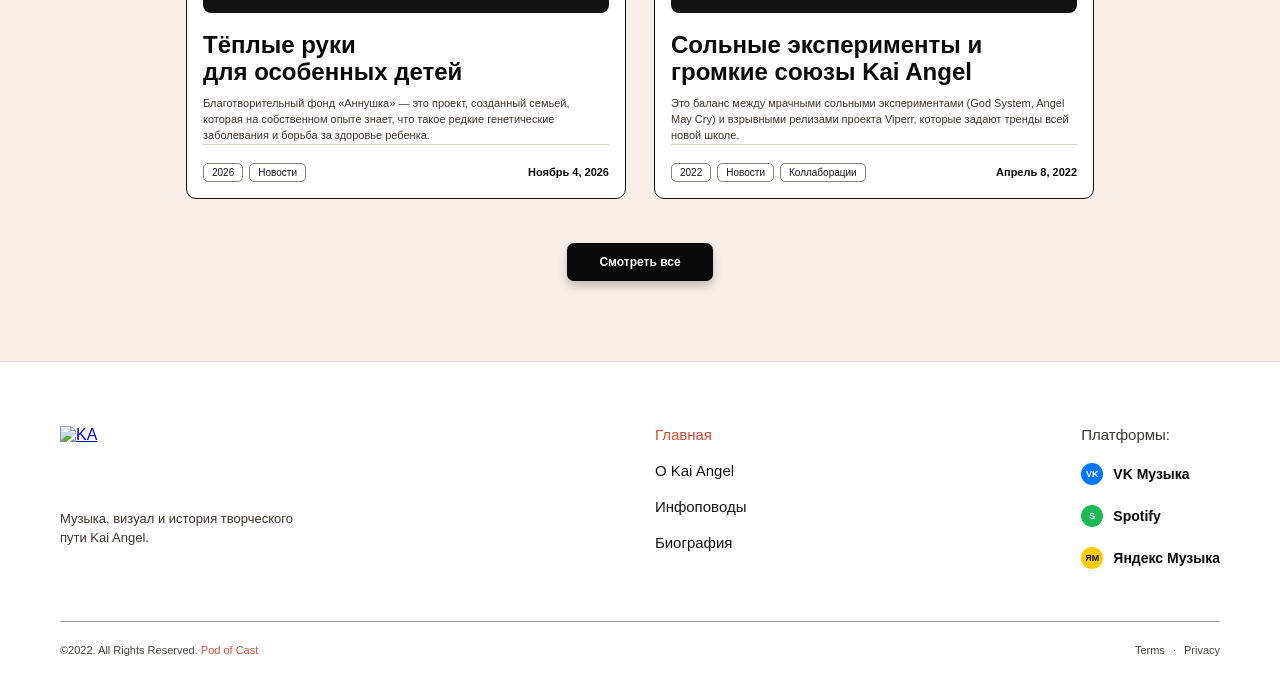
==== commit 0d8b3ba6: "full first page without photo" ====
--- a/index.html
+++ b/index.html
@@ -482,5 +482,219 @@
     </div>
   </div>
   </section>
+
+  <section class="concerts-section">
+  <!-- Декоративные элементы: замени на свои PNG/SVG из макета -->
+  <img class="concerts-top-loop" src="images/concerts-top-loop.png" alt="">
+  <img class="concerts-rays" src="images/concerts-rays.png" alt="">
+  <img class="concerts-starburst" src="images/concerts-starburst.png" alt="">
+  <img class="concerts-scribble" src="images/concerts-scribble.png" alt="">
+
+  <div class="concerts-inner">
+    <h2 class="concerts-title">Ближайшие концерты</h2>
+
+    <div class="concerts-grid">
+      <!-- Концерт 1: Москва, 20 декабря -->
+      <article class="concert-card">
+        <div class="concert-photo">
+          <img src="images/concert-moscow-20.jpg" alt="Концерт в Москве 20 декабря">
+        </div>
+
+        <div class="concert-body">
+          <div class="concert-info-label">Информация:</div>
+          <ul class="concert-details">
+            <li><strong>Москва</strong></li>
+            <li>20 декабря 18:00</li>
+            <li>МТС Live Холл</li>
+            <li>16+</li>
+          </ul>
+
+          <div class="concert-bottom">
+            <a href="#" class="concert-btn">Купить</a>
+            <span class="concert-price">от 3879₽</span>
+          </div>
+        </div>
+      </article>
+
+      <!-- Концерт 2: Москва, 19 декабря (акцентная карточка по центру) -->
+      <article class="concert-card concert-card-featured">
+        <div class="concert-photo">
+          <img src="images/concert-moscow-19.jpg" alt="Концерт в Москве 19 декабря">
+        </div>
+
+        <div class="concert-body">
+          <div class="concert-info-label">Информация:</div>
+          <ul class="concert-details">
+            <li><strong>Москва</strong></li>
+            <li>19 декабря 18:00</li>
+            <li>МТС Live Холл</li>
+            <li>16+</li>
+          </ul>
+
+          <div class="concert-bottom">
+            <a href="#" class="concert-btn">Купить</a>
+            <span class="concert-price">от 4359₽</span>
+          </div>
+        </div>
+      </article>
+
+      <!-- Концерт 3: Санкт-Петербург, 13 декабря -->
+      <article class="concert-card">
+        <div class="concert-photo">
+          <img src="images/concert-spb-13.jpg" alt="Концерт в Санкт-Петербурге 13 декабря">
+        </div>
+
+        <div class="concert-body">
+          <div class="concert-info-label">Информация:</div>
+          <ul class="concert-details">
+            <li><strong>Санкт-Петербург</strong></li>
+            <li>13 декабря в 18:00</li>
+            <li>А2</li>
+            <li>16+</li>
+          </ul>
+
+          <div class="concert-bottom">
+            <a href="#" class="concert-btn">Купить</a>
+            <span class="concert-price">от 5799₽</span>
+          </div>
+        </div>
+      </article>
+    </div>
+  </div>
+  </section>
+
+  <section class="editors-section">
+  <!-- Декоративные элементы: замени на свои PNG/SVG из макета -->
+  <img class="editors-top-loop" src="images/editors-top-loop.png" alt="">
+  <img class="editors-star" src="images/editors-star.png" alt="">
+  <img class="editors-wave" src="images/editors-wave.png" alt="">
+
+  <div class="editors-inner">
+    <h2 class="editors-title">
+      <span>Редакторы</span>
+      <span>рекомендуют</span>
+    </h2>
+    <p class="editors-subtitle">Самые свежие новости</p>
+
+    <div class="editors-grid">
+      <!-- Карточка 1 -->
+      <article class="news-card">
+        <div class="news-photo">
+          <img src="images/news-annushka.jpg" alt="Тёплые руки для особенных детей">
+        </div>
+
+        <h3 class="news-heading">
+          <span>Тёплые руки</span>
+          <span>для особенных детей</span>
+        </h3>
+
+        <p class="news-text">
+          Благотворительный фонд «Аннушка» — это проект, созданный семьей, которая на собственном опыте знает, что такое редкие генетические заболевания и борьба за здоровье ребенка.
+        </p>
+
+        <div class="news-footer">
+          <div class="news-tags">
+            <span class="news-tag">2026</span>
+            <span class="news-tag">Новости</span>
+          </div>
+          <time class="news-date" datetime="2026-11-04">Ноябрь 4, 2026</time>
+        </div>
+      </article>
+
+      <!-- Карточка 2 -->
+      <article class="news-card">
+        <div class="news-photo">
+          <img src="images/news-kai-angel.jpg" alt="Сольные эксперименты и громкие союзы Kai Angel">
+        </div>
+
+        <h3 class="news-heading">
+          <span>Сольные эксперименты и</span>
+          <span>громкие союзы Kai Angel</span>
+        </h3>
+
+        <p class="news-text">
+          Это баланс между мрачными сольными экспериментами (God System, Angel May Cry) и взрывными релизами проекта Viperr, которые задают тренды всей новой школе.
+        </p>
+
+        <div class="news-footer">
+          <div class="news-tags">
+            <span class="news-tag">2022</span>
+            <span class="news-tag">Новости</span>
+            <span class="news-tag">Коллаборации</span>
+          </div>
+          <time class="news-date" datetime="2022-04-08">Апрель 8, 2022</time>
+        </div>
+      </article>
+    </div>
+
+    <div class="editors-bottom">
+      <a href="#" class="editors-btn">Смотреть все</a>
+    </div>
+  </div>
+  </section>
+
+  <footer class="footer">
+  <div class="footer-inner">
+    <div class="footer-top">
+      <!-- Левая колонка: логотип и описание -->
+      <div class="footer-brand">
+        <a href="#" class="footer-logo">
+          <img src="images/logo-ka.png" alt="KA">
+        </a>
+        <p class="footer-desc">
+          Музыка, визуал и история творческого пути Kai Angel.
+        </p>
+      </div>
+
+      <!-- Средняя колонка: ссылки навигации -->
+      <nav class="footer-nav" aria-label="Навигация в подвале">
+        <ul class="footer-links">
+          <li><a href="#main" class="footer-link footer-link-active">Главная</a></li>
+          <li><a href="#about" class="footer-link">O Kai Angel</a></li>
+          <li><a href="#news" class="footer-link">Инфоповоды</a></li>
+          <li><a href="#bio" class="footer-link">Биография</a></li>
+        </ul>
+      </nav>
+
+      <!-- Правая колонка: площадки -->
+      <div class="footer-platforms">
+        <div class="footer-platforms-title">Платформы:</div>
+        <ul class="footer-platforms-list">
+          <li>
+            <a href="#" class="footer-platform">
+              <span class="mini-badge mini-badge-vk">VK</span>
+              <span>VK Музыка</span>
+            </a>
+          </li>
+          <li>
+            <a href="#" class="footer-platform">
+              <span class="mini-badge mini-badge-sp">S</span>
+              <span>Spotify</span>
+            </a>
+          </li>
+          <li>
+            <a href="#" class="footer-platform">
+              <span class="mini-badge mini-badge-ym">ЯМ</span>
+              <span>Яндекс Музыка</span>
+            </a>
+          </li>
+        </ul>
+      </div>
+    </div>
+
+    <!-- Нижняя строка с копирайтом и ссылками -->
+    <div class="footer-bottom">
+      <p class="footer-copy">
+        ©2022. All Rights Reserved. <a href="#" class="footer-copy-link">Pod of Cast</a>
+      </p>
+
+      <div class="footer-legal">
+        <a href="#">Terms</a>
+        <span>·</span>
+        <a href="#">Privacy</a>
+      </div>
+    </div>
+  </div>
+  </footer>
 </body>
 </html>
--- a/style.css
+++ b/style.css
@@ -791,4 +791,488 @@
 .circle-arrow-accent:hover {
   background-color: #dc4a32;
   color: #ffffff;
+}
+
+/* Секция «Ближайшие концерты» */
+.concerts-section {
+  position: relative;
+  padding: 72px 24px 88px;
+  background-color: #ffffff;
+  overflow: hidden;
+}
+
+.concerts-top-loop {
+  position: absolute;
+  top: 0;
+  left: 50%;
+  transform: translateX(-50%);
+  width: 44px;
+  pointer-events: none;
+}
+
+.concerts-rays {
+  position: absolute;
+  top: 68px;
+  left: 26%;
+  width: 66px;
+  pointer-events: none;
+}
+
+.concerts-starburst {
+  position: absolute;
+  top: 235px;
+  right: 12%;
+  width: 118px;
+  pointer-events: none;
+}
+
+.concerts-scribble {
+  position: absolute;
+  bottom: 42px;
+  left: 14%;
+  width: 110px;
+  pointer-events: none;
+}
+
+.concerts-inner {
+  position: relative;
+  z-index: 2;
+  max-width: 1160px;
+  margin: 0 auto;
+}
+
+.concerts-title {
+  text-align: center;
+  font-size: 46px;
+  line-height: 1.1;
+  font-weight: 800;
+  color: #090909;
+}
+
+.concerts-grid {
+  display: grid;
+  grid-template-columns: repeat(3, 1fr);
+  gap: 28px;
+  margin-top: 48px;
+  align-items: start;
+}
+
+.concert-card {
+  display: flex;
+  flex-direction: column;
+  gap: 14px;
+}
+
+.concert-photo {
+  width: 100%;
+  height: 310px;
+  border-radius: 14px;
+  overflow: hidden;
+  background-color: #141414;
+}
+
+.concert-photo img {
+  display: block;
+  width: 100%;
+  height: 100%;
+  object-fit: cover;
+}
+
+.concert-body {
+  padding: 20px 22px 22px;
+  background-color: #ffffff;
+  border: 1px solid #161616;
+  border-radius: 12px;
+}
+
+/* Центральная карточка с красно-оранжевой рамкой и лёгким кремовым фоном */
+.concert-card-featured .concert-body {
+  background-color: #fcf4ef;
+  border-color: #dc4a32;
+}
+
+.concert-info-label {
+  font-size: 13px;
+  font-weight: 500;
+  color: #4b4541;
+  margin-bottom: 12px;
+}
+
+.concert-details {
+  list-style: disc;
+  padding-left: 16px;
+  font-size: 13px;
+  line-height: 1.65;
+  color: #161616;
+}
+
+.concert-details strong {
+  font-weight: 700;
+  color: #090909;
+}
+
+.concert-bottom {
+  margin-top: 22px;
+  display: flex;
+  align-items: center;
+  gap: 18px;
+}
+
+.concert-btn {
+  display: inline-block;
+  padding: 10px 24px;
+  background-color: #090909;
+  color: #ffffff;
+  font-size: 12px;
+  font-weight: 600;
+  text-decoration: none;
+  border-radius: 7px;
+  box-shadow: 0 4px 0 rgba(0, 0, 0, 0.16);
+  transition: transform 0.15s ease, background-color 0.15s ease;
+}
+
+.concert-btn:hover {
+  background-color: #242424;
+  transform: translateY(-1px);
+}
+
+.concert-price {
+  font-size: 16px;
+  font-weight: 800;
+  color: #dc4a32;
+}
+
+/* Секция «Редакторы рекомендуют» */
+.editors-section {
+  position: relative;
+  padding: 72px 24px 80px;
+  background-color: #f8efe8;
+  overflow: hidden;
+}
+
+.editors-top-loop {
+  position: absolute;
+  top: 0;
+  left: 50%;
+  transform: translateX(-50%);
+  width: 44px;
+  pointer-events: none;
+}
+
+.editors-star {
+  position: absolute;
+  top: 265px;
+  left: 24px;
+  width: 145px;
+  pointer-events: none;
+}
+
+.editors-wave {
+  position: absolute;
+  bottom: 135px;
+  right: 20px;
+  width: 135px;
+  pointer-events: none;
+}
+
+.editors-inner {
+  position: relative;
+  z-index: 2;
+  max-width: 1160px;
+  margin: 0 auto;
+}
+
+.editors-title {
+  text-align: center;
+  font-size: 46px;
+  line-height: 1.08;
+  font-weight: 800;
+  color: #090909;
+}
+
+.editors-title span {
+  display: block;
+}
+
+.editors-subtitle {
+  margin-top: 10px;
+  text-align: center;
+  font-size: 16px;
+  color: #3b3531;
+}
+
+.editors-grid {
+  display: grid;
+  grid-template-columns: repeat(2, minmax(0, 440px));
+  justify-content: center;
+  gap: 28px;
+  margin-top: 44px;
+}
+
+.news-card {
+  display: flex;
+  flex-direction: column;
+  padding: 16px;
+  background-color: #ffffff;
+  border: 1.5px solid #121212;
+  border-radius: 10px;
+}
+
+.news-photo {
+  width: 100%;
+  height: 225px;
+  border-radius: 8px;
+  overflow: hidden;
+  background-color: #141414;
+}
+
+.news-photo img {
+  display: block;
+  width: 100%;
+  height: 100%;
+  object-fit: cover;
+}
+
+.news-heading {
+  margin-top: 18px;
+  font-size: 24px;
+  line-height: 1.15;
+  font-weight: 800;
+  color: #090909;
+}
+
+.news-heading span {
+  display: block;
+}
+
+.news-text {
+  margin-top: 10px;
+  font-size: 11px;
+  line-height: 1.45;
+  color: #3b3531;
+}
+
+.news-footer {
+  margin-top: auto;
+  padding-top: 18px;
+  border-top: 1px solid #d8d0ca;
+  display: flex;
+  align-items: center;
+  justify-content: space-between;
+  gap: 10px;
+}
+
+.news-tags {
+  display: flex;
+  flex-wrap: nowrap;
+  gap: 6px;
+}
+
+.news-tag {
+  padding: 3px 8px;
+  font-size: 10px;
+  font-weight: 500;
+  color: #161616;
+  background-color: transparent;
+  border: 1px solid #8a827c;
+  border-radius: 5px;
+  white-space: nowrap;
+}
+
+.news-date {
+  font-size: 11px;
+  font-weight: 700;
+  color: #090909;
+  white-space: nowrap;
+}
+
+.editors-bottom {
+  margin-top: 44px;
+  text-align: center;
+}
+
+.editors-btn {
+  display: inline-block;
+  padding: 12px 32px;
+  background-color: #090909;
+  color: #ffffff;
+  font-size: 12px;
+  font-weight: 600;
+  text-decoration: none;
+  border-radius: 7px;
+  box-shadow: 0 5px 10px rgba(0, 0, 0, 0.22);
+  transition: transform 0.15s ease, background-color 0.15s ease;
+}
+
+.editors-btn:hover {
+  background-color: #242424;
+  transform: translateY(-1px);
+}
+
+/* Подвал сайта */
+.footer {
+  padding: 64px 24px 36px;
+  background-color: #ffffff;
+  color: #161616;
+  border-top: 1px solid #d9d9d9;
+}
+
+.footer-inner {
+  max-width: 1160px;
+  margin: 0 auto;
+}
+
+.footer-top {
+  display: flex;
+  align-items: flex-start;
+  justify-content: space-between;
+  gap: 48px;
+  padding-bottom: 52px;
+}
+
+/* Левая колонка */
+.footer-brand {
+  max-width: 260px;
+}
+
+.footer-logo {
+  display: inline-block;
+  width: 62px;
+  height: 62px;
+}
+
+.footer-logo img {
+  display: block;
+  width: 100%;
+  height: 100%;
+  object-fit: contain;
+}
+
+.footer-desc {
+  margin-top: 22px;
+  font-size: 13px;
+  line-height: 1.45;
+  color: #3b3531;
+}
+
+/* Колонка навигации */
+.footer-links {
+  list-style: none;
+  display: flex;
+  flex-direction: column;
+  gap: 18px;
+}
+
+.footer-link {
+  font-size: 15px;
+  font-weight: 500;
+  color: #161616;
+  text-decoration: none;
+  transition: color 0.15s ease;
+}
+
+.footer-link:hover {
+  color: #dc4a32;
+}
+
+.footer-link-active {
+  color: #dc4a32;
+}
+
+/* Колонка платформ */
+.footer-platforms-title {
+  font-size: 15px;
+  font-weight: 500;
+  color: #3b3531;
+  margin-bottom: 20px;
+}
+
+.footer-platforms-list {
+  list-style: none;
+  display: flex;
+  flex-direction: column;
+  gap: 20px;
+}
+
+.footer-platform {
+  display: inline-flex;
+  align-items: center;
+  gap: 10px;
+  font-size: 14px;
+  font-weight: 800;
+  color: #090909;
+  text-decoration: none;
+}
+
+.footer-platform:hover {
+  color: #dc4a32;
+}
+
+/* Значки платформ: замени на свои SVG/PNG из макета */
+.mini-badge {
+  display: inline-flex;
+  align-items: center;
+  justify-content: center;
+  width: 22px;
+  height: 22px;
+  border-radius: 50%;
+  font-size: 9px;
+  font-weight: 700;
+  color: #ffffff;
+  background-color: #333333;
+  flex-shrink: 0;
+}
+
+.mini-badge-vk {
+  background-color: #0077ff;
+}
+
+.mini-badge-sp {
+  background-color: #1db954;
+}
+
+.mini-badge-ym {
+  background-color: #ffcc00;
+  color: #111111;
+}
+
+/* Нижняя полоса */
+.footer-bottom {
+  padding-top: 22px;
+  border-top: 1px solid #9e9e9e;
+  display: flex;
+  align-items: center;
+  justify-content: space-between;
+  gap: 20px;
+}
+
+.footer-copy {
+  font-size: 11px;
+  color: #4b4541;
+}
+
+.footer-copy-link {
+  color: #dc4a32;
+  text-decoration: none;
+}
+
+.footer-copy-link:hover {
+  text-decoration: underline;
+}
+
+.footer-legal {
+  display: flex;
+  align-items: center;
+  gap: 8px;
+  font-size: 11px;
+  color: #4b4541;
+}
+
+.footer-legal a {
+  color: #4b4541;
+  text-decoration: none;
+}
+
+.footer-legal a:hover {
+  color: #090909;
 }
